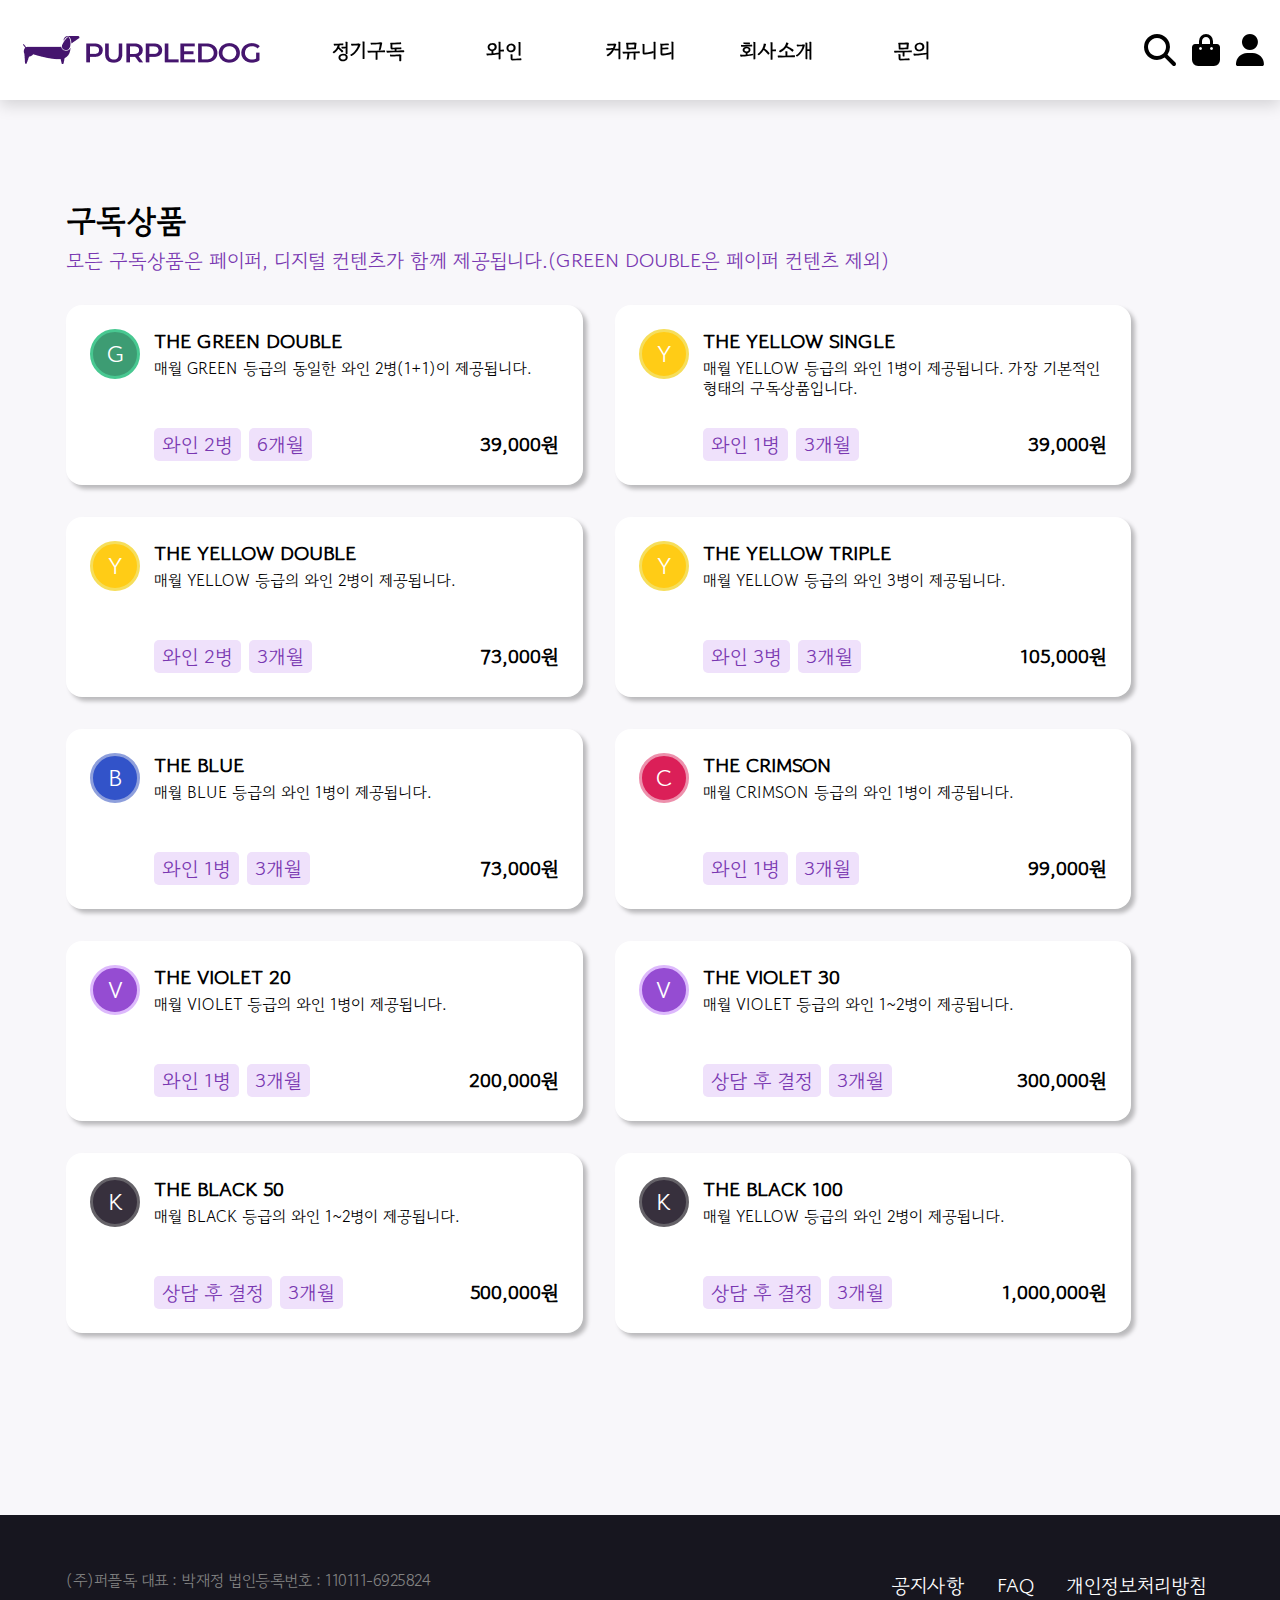
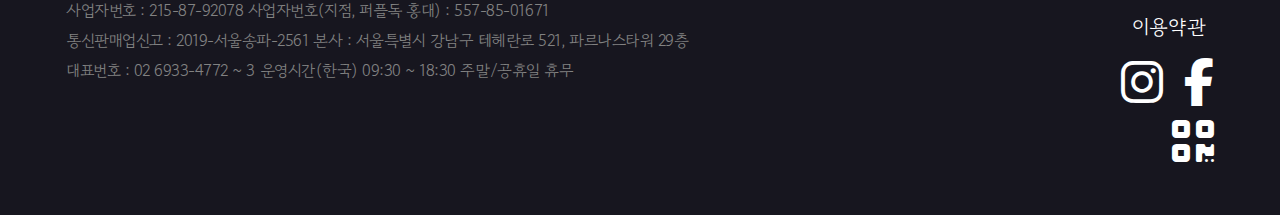
==== subscribe1.html @ a2517284 "ver0.2" ====
<!DOCTYPE html>
<html lang="en">
  <head>
    <meta charset="UTF-8" />
    <meta http-equiv="X-UA-Compatible" content="IE=edge" />
    <meta name="viewport" content="width=device-width, initial-scale=1.0" />
    <title>Document</title>
    <link rel="stylesheet" href="./css/my_reset.css" />
    <link
      rel="stylesheet"
      href="https://cdnjs.cloudflare.com/ajax/libs/font-awesome/6.3.0/css/all.min.css"
    />
    <link
      rel="stylesheet"
      href="https://cdn.jsdelivr.net/npm/swiper@9/swiper-bundle.min.css"
    />
    <link rel="stylesheet" href="./css/subscribe1.css" />

    <script src="./js/subscribe1.js" defer></script>
  </head>
  <body>
    <header class="hd">
      <div class="top_nav mw">
        <h1 class="logo">
          <a href="/index.html"
            ><img src="./images/purpledog_logo.png" alt="퍼플독_로고"
          /></a>
        </h1>
        <ul class="gnb">
          <li>
            <a href="/subscribe_intro.html">정기구독</a>
            <ul class="sub">
              <li><a href="/subscribe_intro.html">구독소개</a></li>
              <li><a href="#">구독방법</a></li>
              <li><a href="#">와인피드백</a></li>
            </ul>
          </li>
          <li>
            <a href="#">와인</a>
            <ul class="sub">
              <li><a href="#">와인별</a></li>
              <li><a href="#">국가별</a></li>
              <li><a href="#">추천상품</a></li>
            </ul>
          </li>
          <li>
            <a href="#">커뮤니티</a>
            <ul class="sub">
              <li><a href="#">리뷰</a></li>
              <li><a href="#">매거진</a></li>
              <li><a href="#">공지사항</a></li>
            </ul>
          </li>
          <li>
            <a href="#">회사소개</a>
            <ul class="sub">
              <li><a href="#">About</a></li>
              <li><a href="#">Store</a></li>
            </ul>
          </li>
          <li>
            <a href="#">문의</a>
            <ul class="sub">
              <li><a href="#">고객센터</a></li>
              <li><a href="#">b2b문의</a></li>
              <li><a href="#">가맹문의</a></li>
            </ul>
          </li>
        </ul>
        <div class="icons">
          <a href="#" class="btn_search">
            <i class="fa-solid fa-magnifying-glass fa-2x"></i>
          </a>
          <a href="#" class="btn_shopping">
            <i class="fa-solid fa-bag-shopping fa-2x"></i>
          </a>
          <a href="#" class="btn_mypage">
            <i class="fa-solid fa-user fa-2x"></i>
          </a>
        </div>
        <button class="ham">
          <i class="fa-solid fa-bars fa-3x"></i>
        </button>
      </div>
    </header>

    <main class="mw">
      <section class="subscribe_product">
        <div class="sub_con">
          <h2 class="sec_title">구독상품</h2>
          <h3 class="sec_detail">
            모든 구독상품은 페이퍼, 디지털 컨텐츠가 함께 제공됩니다.(GREEN
            DOUBLE은 페이퍼 컨텐츠 제외)
          </h3>
          <div class="product_con">
            <div class="product_item item1">
              <span class="level level_g">G</span>
              <div class="level_con1">
                <p class="level_name">THE GREEN DOUBLE</p>
                <p class="level_detail">
                  매월 GREEN 등급의 동일한 와인 2병(1+1)이 제공됩니다.
                </p>
              </div>
              <div class="level_con2">
                <div class="product_detail">
                  <span>와인 2병</span>
                  <span>6개월</span>
                </div>
                <span class="price">39,000원</span>
              </div>
            </div>
            <div class="product_item item2">
              <span class="level level_y">Y</span>
              <div class="level_con1">
                <p class="level_name">THE YELLOW SINGLE</p>
                <p class="level_detail">
                  매월 YELLOW 등급의 와인 1병이 제공됩니다. 가장 기본적인 형태의
                  구독상품입니다.
                </p>
              </div>
              <div class="level_con2">
                <div class="product_detail">
                  <span>와인 1병</span>
                  <span>3개월</span>
                </div>
                <span class="price">39,000원</span>
              </div>
            </div>
            <div class="product_item item3">
              <span class="level level_y">Y</span>
              <div class="level_con1">
                <p class="level_name">THE YELLOW DOUBLE</p>
                <p class="level_detail">
                  매월 YELLOW 등급의 와인 2병이 제공됩니다.
                </p>
              </div>
              <div class="level_con2">
                <div class="product_detail">
                  <span>와인 2병</span>
                  <span>3개월</span>
                </div>
                <span class="price">73,000원</span>
              </div>
            </div>
            <div class="product_item item4">
              <span class="level level_y">Y</span>
              <div class="level_con1">
                <p class="level_name">THE YELLOW TRIPLE</p>
                <p class="level_detail">
                  매월 YELLOW 등급의 와인 3병이 제공됩니다.
                </p>
              </div>
              <div class="level_con2">
                <div class="product_detail">
                  <span>와인 3병</span>
                  <span>3개월</span>
                </div>
                <span class="price">105,000원</span>
              </div>
            </div>
            <div class="product_item item5">
              <span class="level level_b">B</span>
              <div class="level_con1">
                <p class="level_name">THE BLUE</p>
                <p class="level_detail">
                  매월 BLUE 등급의 와인 1병이 제공됩니다.
                </p>
              </div>
              <div class="level_con2">
                <div class="product_detail">
                  <span>와인 1병</span>
                  <span>3개월</span>
                </div>
                <span class="price">73,000원</span>
              </div>
            </div>
            <div class="product_item item6">
              <span class="level level_c">C</span>
              <div class="level_con1">
                <p class="level_name">THE CRIMSON</p>
                <p class="level_detail">
                  매월 CRIMSON 등급의 와인 1병이 제공됩니다.
                </p>
              </div>
              <div class="level_con2">
                <div class="product_detail">
                  <span>와인 1병</span>
                  <span>3개월</span>
                </div>
                <span class="price">99,000원</span>
              </div>
            </div>
            <div class="product_item item7">
              <span class="level level_v">V</span>
              <div class="level_con1">
                <p class="level_name">THE VIOLET 20</p>
                <p class="level_detail">
                  매월 VIOLET 등급의 와인 1병이 제공됩니다.
                </p>
              </div>
              <div class="level_con2">
                <div class="product_detail">
                  <span>와인 1병</span>
                  <span>3개월</span>
                </div>
                <span class="price">200,000원</span>
              </div>
            </div>
            <div class="product_item item8">
              <span class="level level_v">V</span>
              <div class="level_con1">
                <p class="level_name">THE VIOLET 30</p>
                <p class="level_detail">
                  매월 VIOLET 등급의 와인 1~2병이 제공됩니다.
                </p>
              </div>
              <div class="level_con2">
                <div class="product_detail">
                  <span>상담 후 결정</span>
                  <span>3개월</span>
                </div>
                <span class="price">300,000원</span>
              </div>
            </div>
            <div class="product_item item9">
              <span class="level level_k">K</span>
              <div class="level_con1">
                <p class="level_name">THE BLACK 50</p>
                <p class="level_detail">
                  매월 BLACK 등급의 와인 1~2병이 제공됩니다.
                </p>
              </div>
              <div class="level_con2">
                <div class="product_detail">
                  <span>상담 후 결정</span>
                  <span>3개월</span>
                </div>
                <span class="price">500,000원</span>
              </div>
            </div>
            <div class="product_item item10">
              <span class="level level_k">K</span>
              <div class="level_con1">
                <p class="level_name">THE BLACK 100</p>
                <p class="level_detail">
                  매월 YELLOW 등급의 와인 2병이 제공됩니다.
                </p>
              </div>
              <div class="level_con2">
                <div class="product_detail">
                  <span>상담 후 결정</span>
                  <span>3개월</span>
                </div>
                <span class="price">1,000,000원</span>
              </div>
            </div>
          </div>
        </div>
      </section>
    </main>

    <div class="subscribe_modal mw">
      <div class="modal_con">
        <div class="modal_detail1">
          <label for="input_check" class="check_label">
            <input type="checkbox" id="input_check" />
            <i class="check_circle"></i>
            <span class="text">&nbsp;&nbsp;아래 내용을 확인했습니다.</span>
          </label>
          <button class="x_button">X</button>
        </div>
        <div class="modal_detail2">
          <ul class="g_check">
            <li>슬림 패키지로 적용되는 구독 상품입니다.</li>
            <li>
              최소 구독 기간 6개월 이전 중단 시 비회원가 45,000원이 적용됩니다.
            </li>
            <li>할인받은 금액은 월 6,000원씩 중단 시점에 추가 결제됩니다.</li>
          </ul>
        </div>
        <div class="modal_detail3">
          <div>
            <span>선택한 구독상품</span>
            <span>THE GREEN DOUBLE / 39,000원</span>
          </div>
          <div class="next_subscribe">
            <a href="#">다음</a>
          </div>
        </div>
      </div>
    </div>

    <footer class="ft">
      <div class="ft_con mw">
        <div class="ft_detail_1">
          <span>(주)퍼플독 대표 : 박재정</span>
          <span>법인등록번호 : 110111-6925824</span>
          <span><br />사업자번호 : 215-87-92078</span>
          <span>사업자번호(지점, 퍼플독 홍대) : 557-85-01671</span>
          <span><br />통신판매업신고 : 2019-서울송파-2561</span>
          <span>본사 : 서울특별시 강남구 테헤란로 521, 파르나스타워 29층</span>
          <span><br />대표번호 : 02 6933-4772 ~ 3</span>
          <span>운영시간(한국) 09:30 ~ 18:30 주말/공휴일 휴무</span>
        </div>
        <div class="ft_detail_2">
          <div class="links">
            <a href="#">공지사항</a>
            <a href="#">FAQ</a>
            <a href="#">개인정보처리방침</a>
            <a href="#">이용약관</a>
          </div>
          <div class="sns_logo">
            <a href="https://www.instagram.com/purpledog_official/"
              ><i class="fa-brands fa-instagram fa-3x"></i
            ></a>
            <a href="https://www.facebook.com/WineButlerService"
              ><i class="fa-brands fa-facebook-f fa-3x"></i
            ></a>
          </div>
          <div class="qr_code">
            <a href="#"><i class="fa-solid fa-qrcode fa-3x"></i></a>
          </div>
        </div>
      </div>
    </footer>
  </body>
</html>
---- css/subscribe1.css ----
@charset 'utf-8';

@import url("https://fonts.googleapis.com/css2?family=Cantora+One&display=swap");
@import url("https://fonts.googleapis.com/css2?family=Cantata+One&display=swap");
@import url("https://fonts.googleapis.com/css2?family=Gowun+Dodum&display=swap");
:root {
  --mw: 1400px;
  --point_c1: #45156e;
  --gap1: 8px;
  --gap2: 16px;
  --gap3: 32px;
  --fs1: 20px;
  --fs2: 32px;
  --fs3: 48px;
  --swiper-theme-color: #000000;
  font-family: "Gowun Dodum", sans-serif;
  word-break: keep-all;
  background-color: #f8f7fa;
}
a {
  color: inherit;
}
.mw {
  max-width: var(--mw);
  margin: auto;
  width: calc(100% - 2rem);
}

.fa-circle-plus {
  transition: 0.3s;
}
.fa-circle-plus:hover {
  color: var(--point_c1);
  transform: rotate(90deg);
}
/* //////헤더 영역////// */
.hd {
  width: 100%;
  background-color: #ffffff;
  box-shadow: 0px 5px 15px rgba(0, 0, 0, 0.15);
  height: 100px;
  position: fixed;
  top: 0;
  left: 0;
  z-index: 9000;
}

.top_nav {
  height: 100%;
  display: flex;
  justify-content: space-between;
  align-items: center;
}

.logo,
.icons {
  width: 250px;
}
.logo > a {
  display: flex;
  justify-content: center;
  align-items: center;
  width: 100%;
  height: 100px;
}
.gnb {
  display: flex;
}
.gnb a {
  display: block;
  padding: var(--gap1) var(--gap2);
  font-size: var(--fs1);
}
.gnb > li {
  margin: 0 var(--gap1);
  width: 120px;
  position: relative;
}
.gnb > li a {
  transition: 0.3s;
  text-align: center;
  position: relative;
}
.gnb > li > a {
  font-weight: bold;
}

.gnb > li a:hover {
  color: var(--point_c1);
  font-weight: 800;
}
.sub > li a::before {
  content: "";
  display: block;
  left: 50%;
  transform: translateX(-50%);
  bottom: 0;
  width: 0;
  height: 3px;
  border-radius: var(--gap3);
  background-color: var(--point_c1);
  position: absolute;
  transition: 0.3s;
}
.sub > li a:hover::before {
  width: 70%;
}
.gnb > li::after {
  content: "\f043";
  font: var(--fa-font-solid);
  color: var(--point_c1);
  font-size: var(--gap2);
  position: absolute;
  top: -200%;
  left: 50%;
  transform: translateX(-50%);
  opacity: 0;
  overflow: hidden;
}
.gnb > li:hover::after {
  opacity: 1;
  transition: 0.3s;
  top: -30%;
}

.gnb::after {
  content: "";
  position: absolute;
  top: 80px;
  left: 0;
  background-color: #f8f7fa;
  box-shadow: 0px 5px 15px rgba(0, 0, 0, 0.15);
  width: 100%;
  height: 0;
  opacity: 0;
  z-index: 1;
  transition: 0.3s;
}
.gnb:hover::after {
  opacity: 1;
  height: 130px;
}

.sub {
  position: absolute;
  padding-top: 10px;
  z-index: 2;
  overflow: hidden;
  opacity: 0;
  transition: 0.3s;
  width: 100%;
}
.gnb:hover li .sub {
  opacity: 1;
}
.sub li a {
  font-size: var(--gap2);
  text-align: center;
}

.icons {
  display: flex;
  justify-content: end;
}
.icons a {
  margin-left: var(--gap2);
  transition: 0.3s;
}

.ham {
  display: none;
  background-color: transparent;
  border: none;
  outline: none;
  cursor: pointer;
  transition: 0.3s;
}
.icons a:hover,
.ham:hover {
  color: var(--point_c1);
}

/* //////구독상품 영역////// */

.subscribe_product {
  margin-top: 150px;
  padding: 50px;
}
.sec_title {
  font-size: var(--fs2);
  margin: 0 0 var(--gap1) 0;
  font-weight: bold;
}
.sec_detail {
  font-size: var(--fs1);
  margin: 0 0 var(--gap3) 0;
  color: #7937b1;
}
.product_con {
  display: flex;
  flex-wrap: wrap;
}

.product_item {
  width: 45%;
  height: 180px;
  background-color: #ffffff;
  border-radius: var(--gap2);
  box-shadow: 4px 4px 4px rgba(0, 0, 0, 0.25);
  margin-bottom: 2rem;
  padding: 1.5rem;
  position: relative;
  cursor: pointer;
  transition: 0.3s;
}
.product_item:hover {
  /* background-color: #bebebe; */
  filter: brightness(90%);
}
.product_item:nth-of-type(2n-1) {
  margin-right: 2rem;
}
.level {
  position: absolute;
  width: 50px;
  height: 50px;
  border-radius: 50%;
  padding: 0.25rem;
  display: flex;
  justify-content: center;
  align-items: center;
  color: white;
  font-size: 24px;
  top: 1.5rem;
  left: 1.5rem;
}
.level_y {
  background-color: #ffcc16;
  border: 3px solid #f6de5b;
}
.level_g {
  background-color: #3d9c73;
  border: 3px solid #48c891;
}
.level_b {
  background-color: #3253c9;
  border: 3px solid #8e9fdc;
}
.level_c {
  background-color: #db1f58;
  border: 3px solid #ed90ac;
}
.level_v {
  background-color: #954cd2;
  border: 3px solid #ddb9fc;
}
.level_k {
  background-color: #37303d;
  border: 3px solid #656268;
}
.level_con1 {
  margin-left: 4rem;
}
.level_name {
  font-size: var(--fs1);
  font-weight: bold;
  margin-bottom: 0.25rem;
}
.level_con2 {
  display: flex;
  flex-wrap: wrap;
  justify-content: space-between;
  align-items: center;
  width: 100%;
  padding: 0 3rem 0 4rem;
  position: absolute;
  bottom: 1.5rem;
}

.product_detail {
  display: flex;
}
.product_detail span {
  background-color: #efe1fb;
  color: #7937b1;
  font-size: var(--fs1);
  padding: 0.25rem 0.5rem;
  border-radius: 5px;
  margin-right: 0.5rem;
}
.price {
  font-size: var(--fs1);
  font-weight: bold;
}
/* //////모달 영역////// */

.subscribe_modal {
  display: none;
}
.subscribe_modal.on {
  background-color: #82828279;
  position: fixed;
  top: 0;
  left: 0;
  width: 100%;
  height: 100%;
  display: flex;
  justify-content: center;
  align-items: center;
}
.modal_con {
  background-color: #120e17;
  width: 700px;
  padding: var(--gap3);
  border-radius: var(--fs1);
  position: relative;
}
.modal_detail1 {
  margin-bottom: 1rem;
  display: flex;
  align-items: center;
  justify-content: space-between;
}
.check_label {
  cursor: pointer;
}
.check_circle {
  width: 20px;
  height: 20px;
  cursor: pointer;
  position: relative;
  top: 3px;
}
#input_check {
  position: relative;
  left: 0.25rem;
}
.check_circle::after {
  content: "\f058";
  font: var(--fa-font-regular);
  font-size: var(--fs1);
  background-color: #120e17;
  color: #8a8a8b;
  border-radius: 50%;
  position: absolute;
  top: -1px;
  left: -1.25rem;
}

#input_check:checked + .check_circle::after {
  background-color: var(--point_c1);
  color: #dadada;
}
.text {
  color: #ffffff;
}
.x_button {
  border-radius: var(--gap1);
  position: absolute;
  top: 1rem;
  right: 1.75rem;
  width: 20px;
  height: 20px;
  display: flex;
  justify-content: center;
  align-items: center;
  cursor: pointer;
}
.modal_detail2 {
  padding: 1rem;
  color: #8a8a8b;
  border: 1px solid #8a8a8b;
  border-radius: var(--gap1);
  background-color: #211c27;
}
.modal_detail2 ul {
  list-style: disc;
  font-size: 14px;
  line-height: 24px;
  margin-left: 1rem;
}
.modal_detail3 {
  margin-top: 1.5rem;
  display: flex;
  justify-content: space-between;
}
.modal_detail3 div {
  display: flex;
  flex-direction: column;
}
.modal_detail3 div span:first-of-type {
  font-size: 12px;
  color: #8a8a8b;
  margin-bottom: 0.5rem;
}
.modal_detail3 div span:last-of-type {
  color: #ffffff;
}
.next_subscribe {
  border-radius: var(--gap1);
  background-color: #211c27;
  background-color: var(--point_c1);
  display: flex;
  justify-content: center;
  align-items: center;
}
.next_subscribe > a {
  color: #ffffff;
  padding: 1rem 2rem;
}

/* //////푸터 영역////// */
.ft {
  margin-top: 100px;
  background-color: #17161f;
  height: 300px;
  color: #ffffff;
  padding: 50px;
  position: relative;
  bottom: 0;
  left: 0;
}
.ft_con {
  display: flex;
  justify-content: space-between;
  height: 100%;
}
.ft_detail_1 {
  width: 65%;
  color: #828282;
  letter-spacing: -0.48px;
  line-height: 1.88;
}
.ft_detail_1 div {
  height: var(--fs1);
}
.ft_detail_2 {
  height: 100%;
  display: flex;
  flex-direction: column;
  justify-content: space-between;
  align-items: flex-end;
}
.links {
  display: flex;
  flex-wrap: wrap;
  justify-content: flex-end;
}
.links a {
  margin-left: var(--gap2);
  padding: 0.5rem;
  border-radius: var(--gap1);
  font-size: var(--fs1);
  transition: 0.3s;
}
.sns_logo a {
  margin-left: var(--gap2);
  transition: 0.3s;
}
.links a:hover {
  background-color: var(--point_c1);
}
.sns_logo a:first-of-type:hover {
  color: #d6249f;
}
.sns_logo a:last-of-type:hover {
  color: #4267b2;
}
/* //////반응형////// */

@media (max-width: 1250px) {
  .icons {
    display: none;
  }
}
@media (max-width: 960px) {
  .hd.on {
    height: auto;
  }
  .top_nav {
    flex-direction: column;
    align-items: flex-start;
  }
  .gnb {
    display: none;
  }
  .gnb.on {
    display: flex;
    align-items: center;
    flex-wrap: wrap;
    width: 100%;
    border-top: 1px solid #82828259;
    margin-top: var(--gap3);
  }
  .gnb.on > li {
    height: 180px;
    border-bottom: 1px solid #82828259;
    padding-top: 1rem 0;
  }
  .gnb > li:nth-of-type(1),
  .gnb > li:nth-of-type(2) {
    width: 50%;
  }
  .gnb > li:nth-of-type(3),
  .gnb > li:nth-of-type(4),
  .gnb > li:nth-of-type(5) {
    width: 33%;
  }
  .gnb > li::after {
    display: none;
  }

  .gnb > li a::before {
    transition: 0.3s;
  }
  .gnb > li a:hover::before {
    width: 80px;
  }
  .gnb > li {
    padding-top: 0.5rem;
    margin: auto;
  }
  .sub {
    display: block;
    opacity: 1;
    position: relative;
  }
  .gnb::after {
    display: none;
  }
  .hd.on .icons {
    display: flex;
    align-self: flex-end;
    padding: 1rem;
  }
  .ham {
    display: block;
    position: absolute;
    top: 2rem;
    right: 1rem;
  }

  .subscribe_product {
    padding: 0;
  }
  .sec_detail,
  .sec_title {
    text-align: center;
  }
  .sec_detail {
    width: 70%;
    margin: 0 auto 2rem;
  }

  .product_con {
    justify-content: center;
  }

  .level_con2 {
    margin: auto;
    flex-direction: column;
    align-items: flex-start;
    position: static;
  }
  .product_detail {
    display: none;
  }
  .price {
    margin-top: 0.5rem;
  }
  .ft {
    height: auto;
  }
  .ft_detail_1 {
    font-size: 12px;
  }
  .ft_detail_2 {
    justify-content: flex-start;
  }
  .ft_detail_2 > div {
    margin-bottom: var(--gap2);
  }
  .links a {
    font-size: var(--gap1) !important;
  }
}

@media (max-width: 740px) {
  .level_name {
    display: none;
  }
  .level {
    width: 30px;
    height: 30px;
    font-size: var(--gap2);
    top: 1rem;
    left: 1.5rem;
  }
  .level_con1 {
    margin: 1.5rem 0 0 0;
    word-break: break-all;
    font-size: 12px;
  }
  .level_detail {
    width: 100%;
  }
  .level_con2 {
    padding: 0;
  }
}

@media (max-width: 380px) {
  .hd {
    height: 80px;
  }
  .logo {
    height: 80px;
  }
  .logo > a {
    height: 80px;
  }
  .gnb.on {
    margin-top: 0;
  }
  .ham {
    width: 20px;
    height: 20px;
    padding: 0;
    top: 2rem;
  }
  .ham i {
    font-size: var(--fs1);
  }
  .product_item:nth-of-type(2n-1) {
    margin-right: 0.5rem;
  }
  .price {
    font-size: var(--gap2);
  }
}
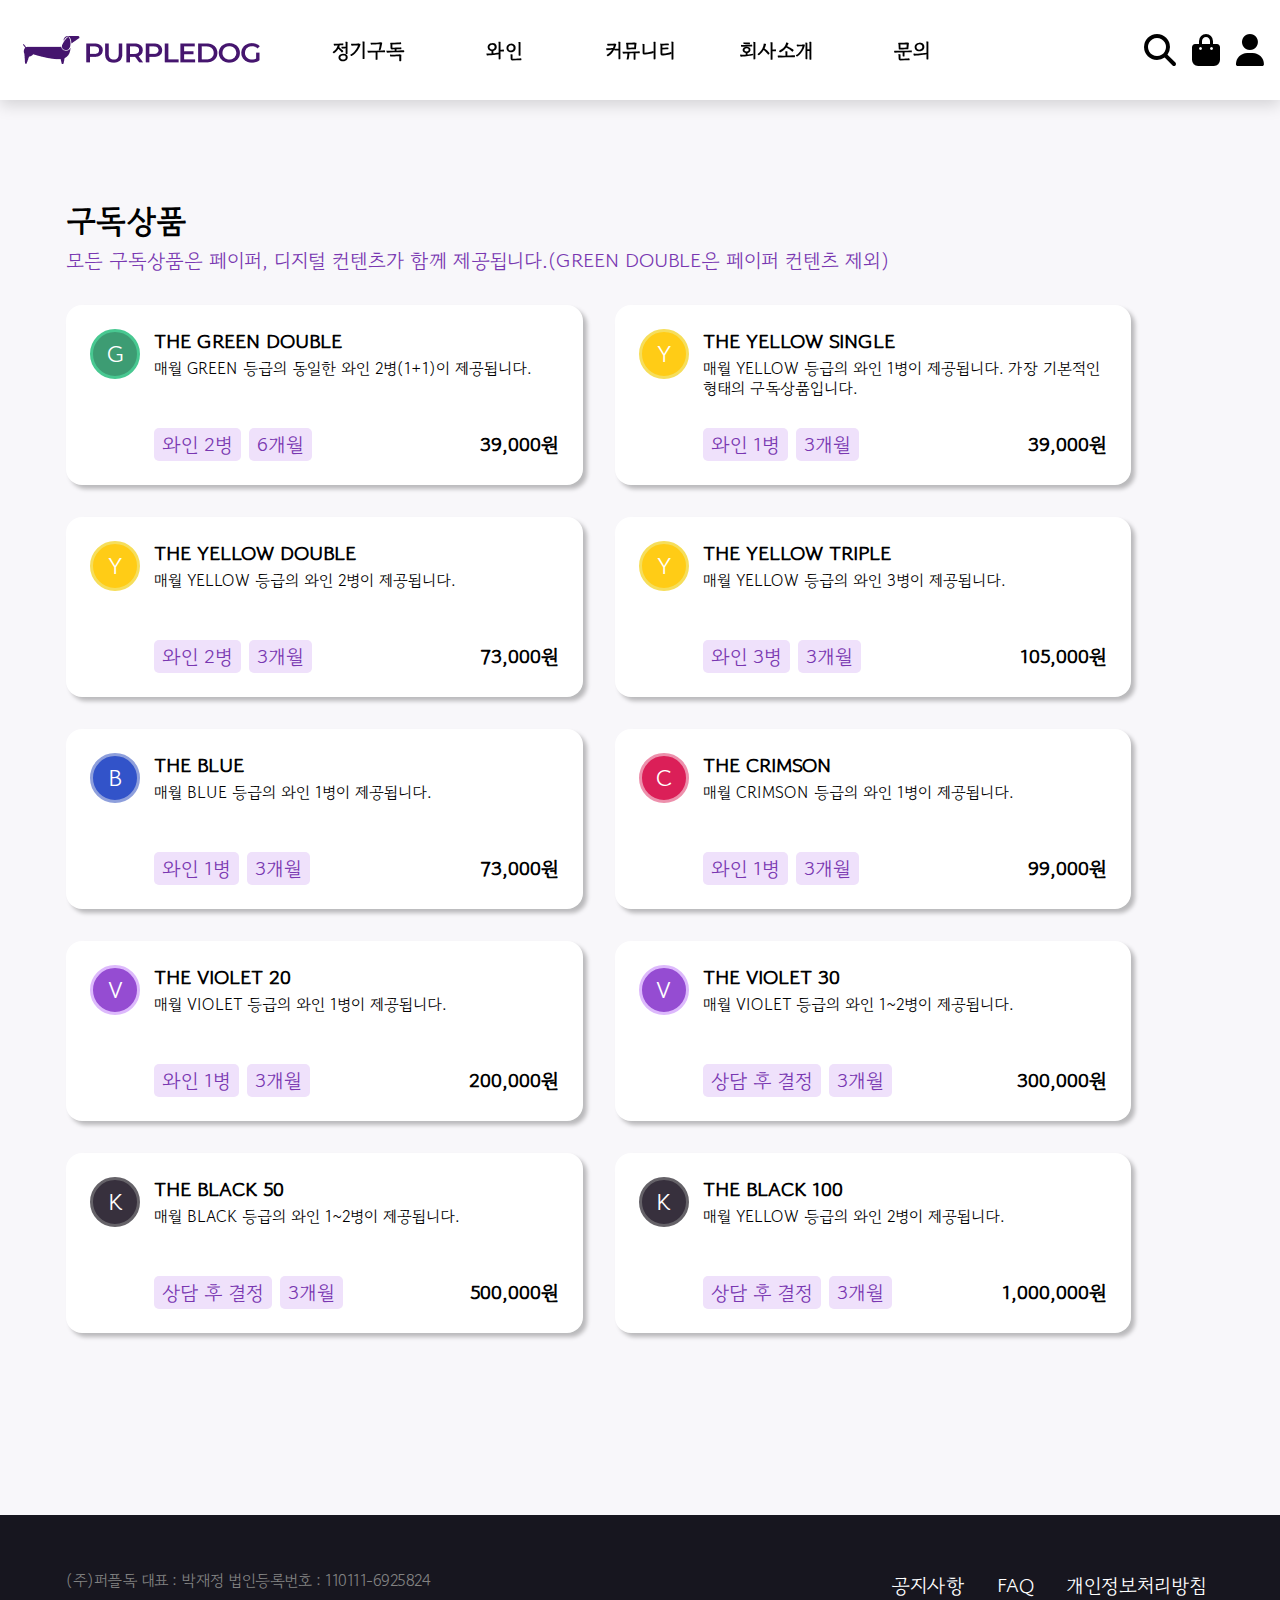
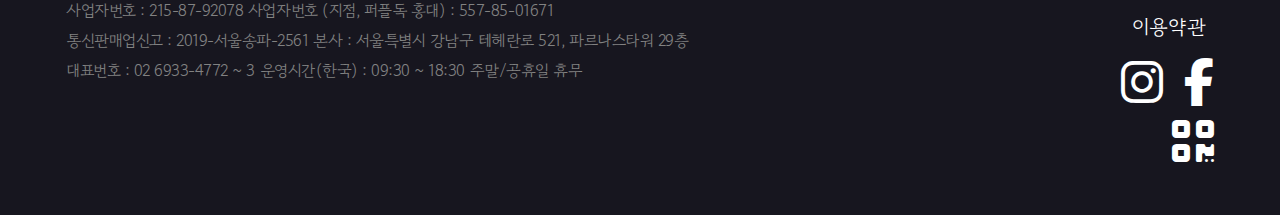
==== commit 62079ad0: "ver0.21" ====
--- a/subscribe1.html
+++ b/subscribe1.html
@@ -4,8 +4,9 @@
     <meta charset="UTF-8" />
     <meta http-equiv="X-UA-Compatible" content="IE=edge" />
     <meta name="viewport" content="width=device-width, initial-scale=1.0" />
-    <title>Document</title>
+    <title>구독하기 | purpledog</title>
     <link rel="stylesheet" href="./css/my_reset.css" />
+    <link rel="icon" href="./images/favicon.ico" />
     <link
       rel="stylesheet"
       href="https://cdnjs.cloudflare.com/ajax/libs/font-awesome/6.3.0/css/all.min.css"
@@ -22,17 +23,17 @@
     <header class="hd">
       <div class="top_nav mw">
         <h1 class="logo">
-          <a href="/index.html"
+          <a href="./index.html"
             ><img src="./images/purpledog_logo.png" alt="퍼플독_로고"
           /></a>
         </h1>
         <ul class="gnb">
           <li>
-            <a href="/subscribe_intro.html">정기구독</a>
-            <ul class="sub">
-              <li><a href="/subscribe_intro.html">구독소개</a></li>
-              <li><a href="#">구독방법</a></li>
-              <li><a href="#">와인피드백</a></li>
+            <a href="./subscribe_intro.html">정기구독</a>
+            <ul class="sub">
+              <li><a href="./subscribe_intro.html">구독소개</a></li>
+              <li><a href="./subscribe_step.html">구독방법</a></li>
+              <li><a href="./wine_feedback.html">와인피드백</a></li>
             </ul>
           </li>
           <li>
@@ -259,7 +260,7 @@
       </section>
     </main>
 
-    <div class="subscribe_modal mw">
+    <div class="subscribe_modal">
       <div class="modal_con">
         <div class="modal_detail1">
           <label for="input_check" class="check_label">
@@ -284,7 +285,7 @@
             <span>THE GREEN DOUBLE / 39,000원</span>
           </div>
           <div class="next_subscribe">
-            <a href="#">다음</a>
+            <a href="./subscribe2.html">다음</a>
           </div>
         </div>
       </div>
@@ -293,14 +294,22 @@
     <footer class="ft">
       <div class="ft_con mw">
         <div class="ft_detail_1">
-          <span>(주)퍼플독 대표 : 박재정</span>
-          <span>법인등록번호 : 110111-6925824</span>
-          <span><br />사업자번호 : 215-87-92078</span>
-          <span>사업자번호(지점, 퍼플독 홍대) : 557-85-01671</span>
-          <span><br />통신판매업신고 : 2019-서울송파-2561</span>
-          <span>본사 : 서울특별시 강남구 테헤란로 521, 파르나스타워 29층</span>
-          <span><br />대표번호 : 02 6933-4772 ~ 3</span>
-          <span>운영시간(한국) 09:30 ~ 18:30 주말/공휴일 휴무</span>
+          <span>(주)퍼플독 대표 : </span>
+          <span>박재정</span>
+          <span>법인등록번호 : </span>
+          <span>110111-6925824 </span>
+          <span><br />사업자번호 : </span>
+          <span>215-87-92078</span>
+          <span>사업자번호 (지점, 퍼플독 홍대) : </span>
+          <span>557-85-01671</span>
+          <span><br />통신판매업신고 : </span>
+          <span>2019-서울송파-2561</span>
+          <span>본사 : </span>
+          <span>서울특별시 강남구 테헤란로 521, 파르나스타워 29층</span>
+          <span><br />대표번호 : </span>
+          <span>02 6933-4772 ~ 3</span>
+          <span>운영시간(한국) : </span>
+          <span>09:30 ~ 18:30 주말/공휴일 휴무</span>
         </div>
         <div class="ft_detail_2">
           <div class="links">
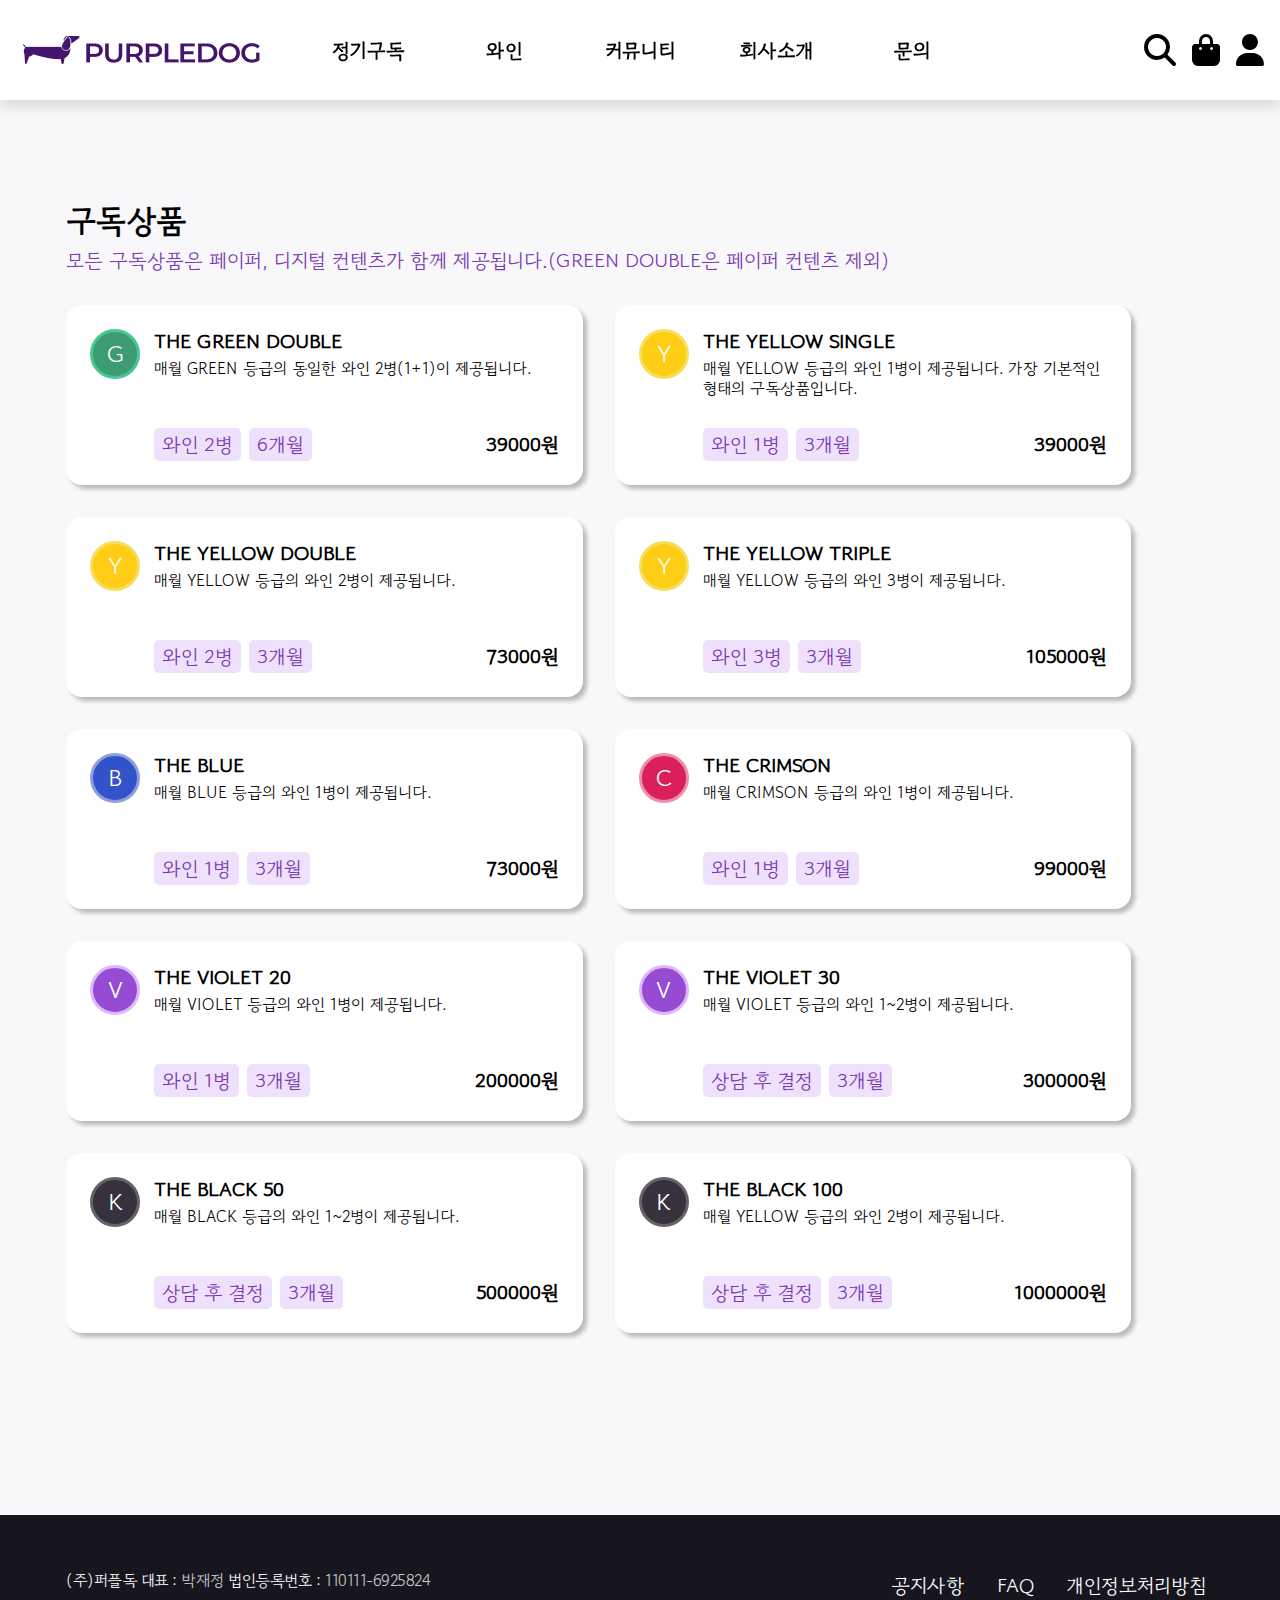
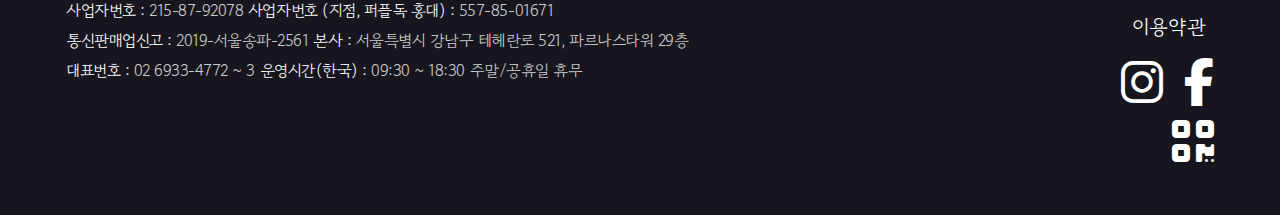
==== commit 5961d220: "ver0.22" ====
--- a/subscribe1.html
+++ b/subscribe1.html
@@ -97,7 +97,7 @@
             <div class="product_item item1">
               <span class="level level_g">G</span>
               <div class="level_con1">
-                <p class="level_name">THE GREEN DOUBLE</p>
+                <p class="level_name" data-name="g">THE GREEN DOUBLE</p>
                 <p class="level_detail">
                   매월 GREEN 등급의 동일한 와인 2병(1+1)이 제공됩니다.
                 </p>
@@ -105,9 +105,9 @@
               <div class="level_con2">
                 <div class="product_detail">
                   <span>와인 2병</span>
-                  <span>6개월</span>
-                </div>
-                <span class="price">39,000원</span>
+                  <span class="month">6개월</span>
+                </div>
+                <p class="price_con"><span class="price">39000</span>원</p>
               </div>
             </div>
             <div class="product_item item2">
@@ -122,9 +122,9 @@
               <div class="level_con2">
                 <div class="product_detail">
                   <span>와인 1병</span>
-                  <span>3개월</span>
-                </div>
-                <span class="price">39,000원</span>
+                  <span class="month">3개월</span>
+                </div>
+                <p class="price_con"><span class="price">39000</span>원</p>
               </div>
             </div>
             <div class="product_item item3">
@@ -138,9 +138,9 @@
               <div class="level_con2">
                 <div class="product_detail">
                   <span>와인 2병</span>
-                  <span>3개월</span>
-                </div>
-                <span class="price">73,000원</span>
+                  <span class="month">3개월</span>
+                </div>
+                <p class="price_con"><span class="price">73000</span>원</p>
               </div>
             </div>
             <div class="product_item item4">
@@ -154,9 +154,9 @@
               <div class="level_con2">
                 <div class="product_detail">
                   <span>와인 3병</span>
-                  <span>3개월</span>
-                </div>
-                <span class="price">105,000원</span>
+                  <span class="month">3개월</span>
+                </div>
+                <p class="price_con"><span class="price">105000</span>원</p>
               </div>
             </div>
             <div class="product_item item5">
@@ -170,9 +170,9 @@
               <div class="level_con2">
                 <div class="product_detail">
                   <span>와인 1병</span>
-                  <span>3개월</span>
-                </div>
-                <span class="price">73,000원</span>
+                  <span class="month">3개월</span>
+                </div>
+                <p class="price_con"><span class="price">73000</span>원</p>
               </div>
             </div>
             <div class="product_item item6">
@@ -186,9 +186,9 @@
               <div class="level_con2">
                 <div class="product_detail">
                   <span>와인 1병</span>
-                  <span>3개월</span>
-                </div>
-                <span class="price">99,000원</span>
+                  <span class="month">3개월</span>
+                </div>
+                <p class="price_con"><span class="price">99000</span>원</p>
               </div>
             </div>
             <div class="product_item item7">
@@ -202,9 +202,9 @@
               <div class="level_con2">
                 <div class="product_detail">
                   <span>와인 1병</span>
-                  <span>3개월</span>
-                </div>
-                <span class="price">200,000원</span>
+                  <span class="month">3개월</span>
+                </div>
+                <p class="price_con"><span class="price">200000</span>원</p>
               </div>
             </div>
             <div class="product_item item8">
@@ -218,9 +218,9 @@
               <div class="level_con2">
                 <div class="product_detail">
                   <span>상담 후 결정</span>
-                  <span>3개월</span>
-                </div>
-                <span class="price">300,000원</span>
+                  <span class="month">3개월</span>
+                </div>
+                <p class="price_con"><span class="price">300000</span>원</p>
               </div>
             </div>
             <div class="product_item item9">
@@ -234,9 +234,9 @@
               <div class="level_con2">
                 <div class="product_detail">
                   <span>상담 후 결정</span>
-                  <span>3개월</span>
-                </div>
-                <span class="price">500,000원</span>
+                  <span class="month">3개월</span>
+                </div>
+                <p class="price_con"><span class="price">500000</span>원</p>
               </div>
             </div>
             <div class="product_item item10">
@@ -250,9 +250,9 @@
               <div class="level_con2">
                 <div class="product_detail">
                   <span>상담 후 결정</span>
-                  <span>3개월</span>
-                </div>
-                <span class="price">1,000,000원</span>
+                  <span class="month">3개월</span>
+                </div>
+                <p class="price_con"><span class="price">1000000</span>원</p>
               </div>
             </div>
           </div>
@@ -268,21 +268,41 @@
             <i class="check_circle"></i>
             <span class="text">&nbsp;&nbsp;아래 내용을 확인했습니다.</span>
           </label>
-          <button class="x_button">X</button>
+          <button class="close">X</button>
         </div>
         <div class="modal_detail2">
-          <ul class="g_check">
-            <li>슬림 패키지로 적용되는 구독 상품입니다.</li>
-            <li>
-              최소 구독 기간 6개월 이전 중단 시 비회원가 45,000원이 적용됩니다.
+          <ul class="check_list">
+            <li class="list1">슬림패키지로 적용되는 구독 상품입니다.</li>
+            <li class="list2">
+              최소 구독 기간
+              <span class="product_month"><!-- 최소 구독기간 들어올곳 --></span>
+              이전 중단 시 비회원가
+              <span class="penalty_price"
+                ><!-- 비회원가 들어올곳(기존금액 + 패널티 금액) --></span
+              >
+              원이 적용됩니다.
             </li>
-            <li>할인받은 금액은 월 6,000원씩 중단 시점에 추가 결제됩니다.</li>
+            <li class="list3">
+              할인받은 금액은 월
+              <span class="penalty"><!-- 패널티 금액 --></span>원씩 중단 시점에
+              추가 결제됩니다.
+            </li>
+            <li class="list4">
+              상담 후 와인 구성이 결정되는 프리미엄 라인입니다.
+            </li>
+            <li class="list5">
+              전문 상담원이 별도로 연락드려 상담 도와드릴 예정입니다.
+            </li>
           </ul>
         </div>
         <div class="modal_detail3">
           <div>
             <span>선택한 구독상품</span>
-            <span>THE GREEN DOUBLE / 39,000원</span>
+            <p>
+              <span class="product_name"><!-- 상품이름 --></span>
+              /
+              <span class="product_price"><!-- 상품가격 --></span>원
+            </p>
           </div>
           <div class="next_subscribe">
             <a href="./subscribe2.html">다음</a>
--- a/css/subscribe1.css
+++ b/css/subscribe1.css
@@ -288,15 +288,17 @@
   border-radius: 5px;
   margin-right: 0.5rem;
 }
-.price {
+.price_con {
   font-size: var(--fs1);
   font-weight: bold;
 }
+
 /* //////모달 영역////// */
 
 .subscribe_modal {
   display: none;
 }
+
 .subscribe_modal.on {
   background-color: #82828279;
   position: fixed;
@@ -354,7 +356,7 @@
 .text {
   color: #ffffff;
 }
-.x_button {
+.close {
   border-radius: var(--gap1);
   position: absolute;
   top: 1rem;
@@ -373,12 +375,15 @@
   border-radius: var(--gap1);
   background-color: #211c27;
 }
-.modal_detail2 ul {
+
+.check_list > li {
+  display: list-item;
   list-style: disc;
   font-size: 14px;
   line-height: 24px;
   margin-left: 1rem;
 }
+
 .modal_detail3 {
   margin-top: 1.5rem;
   display: flex;
@@ -388,12 +393,12 @@
   display: flex;
   flex-direction: column;
 }
-.modal_detail3 div span:first-of-type {
+.modal_detail3 div > span {
   font-size: 12px;
   color: #8a8a8b;
   margin-bottom: 0.5rem;
 }
-.modal_detail3 div span:last-of-type {
+.modal_detail3 div p {
   color: #ffffff;
 }
 .next_subscribe {
@@ -427,12 +432,14 @@
 }
 .ft_detail_1 {
   width: 65%;
-  color: #828282;
   letter-spacing: -0.48px;
   line-height: 1.88;
 }
-.ft_detail_1 div {
-  height: var(--fs1);
+.ft_detail_1 span:nth-of-type(2n) {
+  color: #cacaca;
+}
+.ft_detail_1 span:nth-of-type(2n-1) {
+  color: #fafafa;
 }
 .ft_detail_2 {
   height: 100%;
